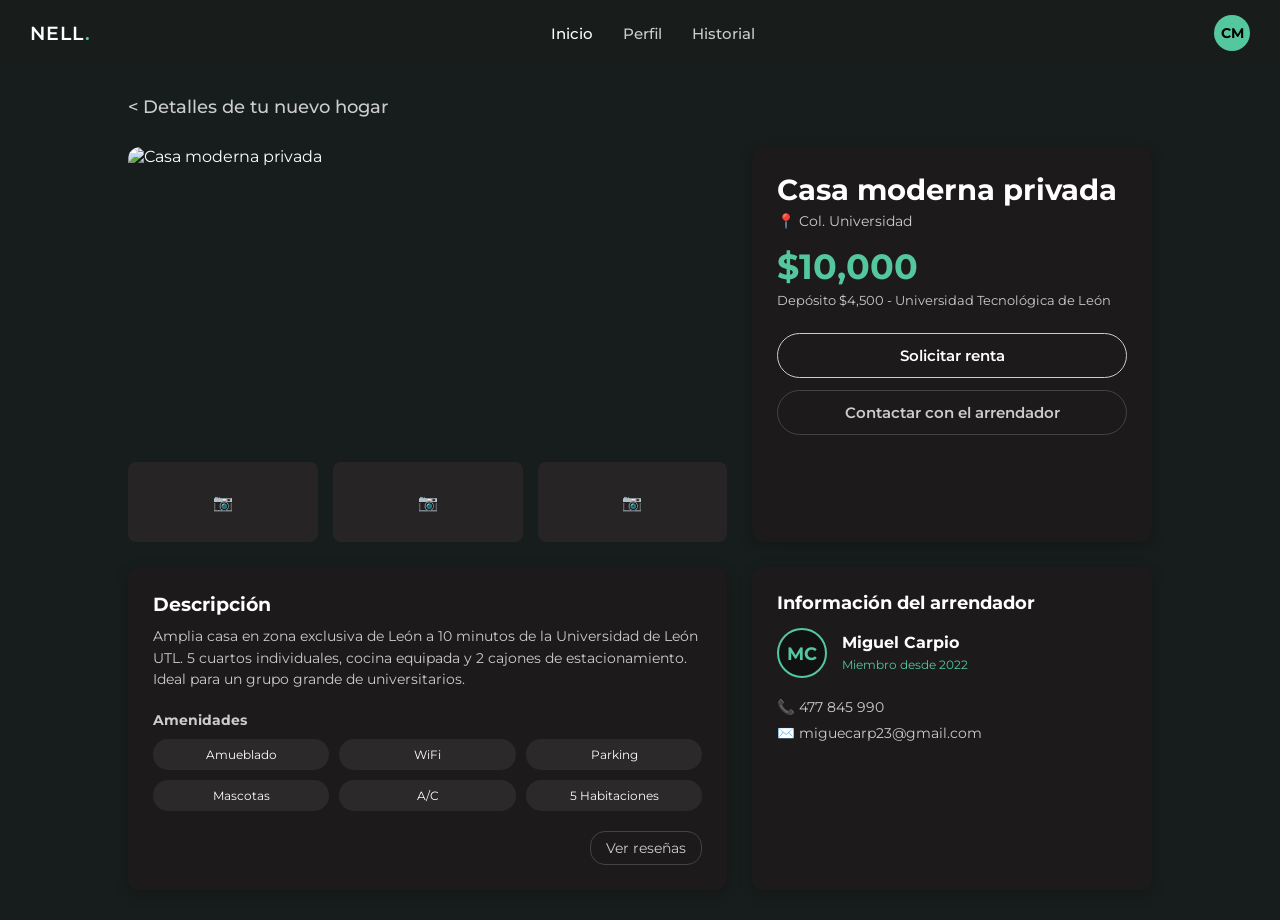
==== html/detallesVivienda.html @ 713c4b97 "Ya esta la de detallesVivienda" ====
<!DOCTYPE html>
<html lang="es">
<head>
    <meta charset="UTF-8">
    <meta name="viewport" content="width=device-width, initial-scale=1.0">
    <title>Detalles de Vivienda - NELL</title>
    <!-- Enlace al archivo CSS existente -->
    <link rel="stylesheet" href="../css/estilos.css">
</head>

<body>

    <!-- Encabezado con navegación superior -->
    <header class="navbar">
        <a href="inicioEstudiante.html" class="header-logo">NELL<span class="dot">.</span></a>
        
        <nav class="nav-links">
            <a href="inicioEstudiante.html" class="active">Inicio</a>
            <a href="perfil.html">Perfil</a>
            <a href="historial.html">Historial</a>
        </nav>

        <!-- Avatar del usuario logueado -->
        <a href="perfil.html" class="user-avatar" title="Ir a mi perfil">CM</a>
    </header>

    <!-- Contenido Principal -->
    <main class="details-container">

        <!-- Botón para regresar -->
        <div class="top-nav-bar">
            <a href="inicioEstudiante.html" class="back-link">&lt; Detalles de tu nuevo hogar</a>
        </div>

        <!-- Grid Principal de la pantalla -->
        <div class="details-grid">

            <!-- 1. Columna Izquierda Superior: Galería de imágenes -->
            <div class="gallery-section">
                <div class="main-image">
                    <img src="https://images.unsplash.com/photo-1600596542815-ffad4c1539a9?auto=format&fit=crop&w=800&q=80" alt="Casa moderna privada">
                </div>
                <div class="thumbnails">
                    <div class="thumb-box">📷</div>
                    <div class="thumb-box">📷</div>
                    <div class="thumb-box">📷</div>
                </div>
            </div>

            <!-- 2. Columna Derecha Superior: Información de la casa y acciones -->
            <div class="card property-summary-card">
                <h2>Casa moderna privada</h2>
                <p class="location">📍 Col. Universidad</p>
                <div class="price-tag">$10,000</div>
                <p class="deposit-info">Depósito $4,500 - Universidad Tecnológica de León</p>

                <div class="action-buttons">
                    <a href="solicitud.html" class="btn-primary-action">Solicitar renta</a>
                    <a href="contacto.html" class="btn-secondary-action">Contactar con el arrendador</a>
                </div>
            </div>

            <!-- 3. Columna Izquierda Inferior: Descripción y Amenidades -->
            <div class="card description-card">
                <h3>Descripción</h3>
                <p>Amplia casa en zona exclusiva de León a 10 minutos de la Universidad de León UTL. 5 cuartos individuales, cocina equipada y 2 cajones de estacionamiento. Ideal para un grupo grande de universitarios.</p>

                <h4>Amenidades</h4>
                <div class="amenities-grid">
                    <span class="pill">Amueblado</span>
                    <span class="pill">WiFi</span>
                    <span class="pill">Parking</span>
                    <span class="pill">Mascotas</span>
                    <span class="pill">A/C</span>
                    <span class="pill">5 Habitaciones</span>
                </div>

                <a href="reseñas.html" class="btn-reviews">Ver reseñas</a>
            </div>

            <!-- 4. Columna Derecha Inferior: Información del Arrendador -->
            <div class="card landlord-card">
                <h3>Información del arrendador</h3>
                <div class="landlord-profile">
                    <div class="landlord-avatar">MC</div>
                    <div class="landlord-info">
                        <h4>Miguel Carpio</h4>
                        <span class="member-badge">Miembro desde 2022</span>
                    </div>
                </div>
                <div class="contact-details">
                    <p>📞 477 845 990</p>
                    <p>✉️ miguecarp23@gmail.com</p>
                </div>
            </div>

        </div>
    </main>

</body>
</html>
---- css/estilos.css ----
/* Importar fuente Montserrat para un estilo similar al diseño */
@import url('https://fonts.googleapis.com/css2?family=Montserrat:wght@400;500;600;700&display=swap');

:root {
    --bg-body: #1d2625;
    --bg-header: #181c1b;
    --bg-card: #1c1a1b;
    --accent-color: #55c79e;
    --text-main: #ffffff;
    --text-secondary: #cccccc;
}

* {
    margin: 0;
    padding: 0;
    box-sizing: border-box;
    font-family: 'Montserrat', sans-serif;
}

body {
    background-color: var(--bg-body);
    color: var(--text-main);
    min-height: 100vh;
    display: flex;
    flex-direction: column;
}

/* ----- HEADER ----- */
header {
    background-color: var(--bg-header);
    display: flex;
    /* Al quitar el icono, el logo se mantendrá a la izquierda */
    align-items: center;
    padding: 15px 30px;
}

.header-logo {
    font-size: 1.2rem;
    font-weight: 600;
    letter-spacing: 1px;
}

.dot {
    color: var(--accent-color);
}

/* ----- HERO SECTION ----- */
.hero {
    text-align: center;
    padding: 50px 20px;
    background-color: #1a2221;
    border-bottom: 2px solid #161d1c;
}

.hero h1 {
    font-size: 2.5rem;
    font-weight: 700;
    margin-bottom: 15px;
    letter-spacing: 0.5px;
}

.hero p {
    font-size: 1rem;
    color: var(--text-secondary);
    line-height: 1.5;
    font-weight: 400;
}

/* ----- MAIN CONTENT ----- */
main {
    display: flex;
    flex: 1;
    padding: 40px 10%;
    align-items: center;
    justify-content: space-between;
}

/* Left Panel - Large Logo */
.left-panel {
    flex: 1;
    display: flex;
    flex-direction: column;
    justify-content: center;
    align-items: center;
}

.large-logo {
    text-align: left;
}

.large-logo h2 {
    font-size: 4.5rem;
    font-weight: 700;
    letter-spacing: 2px;
    line-height: 1;
}

.sub-logo {
    font-size: 1.1rem;
    color: var(--text-secondary);
    margin-top: 5px;
    letter-spacing: 0.5px;
}

/* Right Panel - Login Card */
.right-panel {
    flex: 1;
    display: flex;
    justify-content: center;
}

.login-card {
    background-color: var(--bg-card);
    padding: 40px;
    border-radius: 8px;
    width: 100%;
    max-width: 420px;
    text-align: center;
    box-shadow: 0 10px 30px rgba(0,0,0,0.3);
}

.login-card h3 {
    font-size: 1.4rem;
    margin-bottom: 25px;
    font-weight: 500;
}

.form-group {
    text-align: left;
    margin-bottom: 20px;
}

.form-group label {
    display: block;
    font-size: 0.75rem;
    color: var(--text-secondary);
    margin-bottom: 5px;
    margin-left: 2px;
}

.form-group input {
    width: 100%;
    background-color: transparent;
    border: 1px solid #555;
    color: var(--text-main);
    padding: 10px 15px;
    border-radius: 6px;
    font-size: 0.95rem;
    outline: none;
    transition: border-color 0.3s;
}

.form-group input:focus {
    border-color: var(--accent-color);
}

.btn-primary {
background-color: #55c79e;
    color: #000;
    border: none;
    padding: 12px 25px;
    border-radius: 25px;
    font-size: 1rem;
    font-weight: 600;
    cursor: pointer;
    margin-top: 15px;
    margin-bottom: 30px;
    transition: opacity 0.3s;
    display: block;
    width: 100%;
    text-align: center;
    text-decoration: none;
    box-sizing: border-box;
}

.btn-primary:hover {
    opacity: 0.9;
}

.new-user-section h4 {
    font-size: 1.3rem;
    font-weight: 500;
    margin-bottom: 20px;
}

.btn-group {
    display: flex;
    gap: 15px;
    justify-content: center;
}

.btn-student {
    background-color: var(--accent-color);
    color: #000;
    border: 1px solid var(--accent-color);
    padding: 10px 20px;
    border-radius: 25px;
    font-weight: 600;
    cursor: pointer;
    font-size: 0.9rem;
    flex: 1;
}

.btn-landlord {
    background-color: transparent;
    color: var(--text-main);
    border: 1px solid var(--accent-color);
    padding: 10px 20px;
    border-radius: 25px;
    font-weight: 600;
    cursor: pointer;
    font-size: 0.9rem;
    flex: 1;
}

/* Responsive Design */
@media (max-width: 850px) {
    main {
        flex-direction: column;
        gap: 50px;
    }
    .hero h1 {
        font-size: 2rem;
    }
}

/* =========================================
   ESTILOS PARA LA PÁGINA: INICIO ESTUDIANTE
   ========================================= */

/* Fondo general de la página */
body {
    background-color: #171d1c;
    color: #ffffff;
    font-family: 'Montserrat', sans-serif;
    margin: 0;
    padding: 0;
}

/* --- 1. Barra de Navegación --- */
#menuPrincipal {
    background-color: #141817;
    display: flex;
    justify-content: space-between;
    align-items: center;
    padding: 15px 40px;
    border-bottom: 1px solid #1f2625;
}

.header-logo {
    font-size: 1.2rem;
    font-weight: 600;
    letter-spacing: 1px;
}

.dot {
    color: #55c79e;
}

.menu-links {
    display: flex;
    gap: 40px;
}

.opcionMenuPrincipal {
    color: #cccccc;
    text-decoration: none;
    font-weight: 500;
    font-size: 1rem;
}

.opcionMenuPrincipal.activo {
    color: #55c79e;
}

.profile-icon {
    background-color: #55c79e;
    color: #000;
    width: 35px;
    height: 35px;
    border-radius: 50%;
    display: flex;
    justify-content: center;
    align-items: center;
    font-weight: 700;
    font-size: 0.9rem;
}

/* --- 2. Sección del Buscador --- */
.seccion-buscador {
    padding: 30px 40px;
    background-color: #171d1c;
}

.seccion-buscador h2 {
    font-size: 1.6rem;
    font-weight: 400;
    margin-bottom: 20px;
}

.formulario-busqueda {
    display: flex;
    gap: 20px;
    align-items: flex-end;
}

.campo {
    display: flex;
    flex-direction: column;
    width: 180px;
}

.campo.largo {
    width: 250px;
}

.campo label {
    font-size: 0.75rem;
    color: #aaaaaa;
    margin-bottom: 5px;
}

.campo input, 
.campo select {
    background-color: transparent;
    border: 1px solid #444;
    color: #ffffff;
    padding: 10px;
    border-radius: 6px;
    outline: none;
}

.btn-buscar {
    background-color: transparent;
    color: #ffffff;
    border: 1px solid #444;
    padding: 10px 20px;
    border-radius: 6px;
    cursor: pointer;
    font-weight: 500;
    height: 40px;
}

/* --- 3. Cuadrícula de Tarjetas --- */
.contenedor-tarjetas {
    display: flex;
    gap: 15px;
    padding: 0 40px 40px 40px;
    justify-content: space-between; /* Espacia las tarjetas uniformemente */
}

.tarjeta {
    background-color: #1c2322;
    border-radius: 8px;
    width: 19%; /* Toma exactamente una quinta parte del espacio */
    overflow: hidden;
    display: flex;
    flex-direction: column;
    box-shadow: 0 4px 12px rgba(0,0,0,0.3);
}

.imagen-casa {
    height: 140px;
    position: relative;
    background-color: #28302f; 
}

/* Hace que cualquier foto que pongas se recorte y llene el espacio sin deformarse */
.imagen-casa img {
    width: 100%;
    height: 100%;
    object-fit: cover; 
}

.etiqueta-precio {
    position: absolute;
    bottom: 10px;
    left: 10px;
    background-color: #55c79e;
    color: #000000;
    padding: 2px 10px;
    border-radius: 12px;
    font-size: 0.75rem;
    font-weight: 700;
}

.info-tarjeta {
    padding: 15px;
    display: flex;
    flex-direction: column;
    flex: 1; /* Permite que el contenido se expanda y empuje el botón abajo */
}

.info-tarjeta h3 {
    font-size: 0.95rem;
    font-weight: 500;
    margin-bottom: 5px;
}

.info-tarjeta p {
    font-size: 0.75rem;
    color: #888888;
    margin-bottom: 15px;
}

.etiquetas-servicios {
    display: flex;
    gap: 6px;
    flex-wrap: wrap;
    margin-bottom: 20px;
}

.etiquetas-servicios span {
    background-color: #2b3433;
    color: #ffffff;
    font-size: 0.6rem;
    padding: 3px 9px;
    border-radius: 10px;
    font-weight: 500;
}

.btn-detalles {
    margin-top: auto; /* Empuja este botón siempre hasta el fondo */
    display: block;
    text-align: center;
    background: transparent;
    color: #cccccc;
    border: 1px solid #444;
    padding: 6px;
    border-radius: 6px;
    text-decoration: none;
    font-size: 0.75rem;
    transition: 0.3s;
}

.btn-detalles:hover {
    border-color: #ffffff;
    color: #ffffff;
}

.campo select option {
    color: #000000;
    background-color: #ffffff;
}

/* ==========================================
   ESTILOS: DETALLES DE VIVIENDA
   ========================================== */

/* Navbar específica para esta vista */
header.navbar {
    justify-content: space-between;
}

header.navbar .header-logo {
    text-decoration: none;
    color: var(--text-main);
}

.nav-links {
    display: flex;
    gap: 30px;
}

.nav-links a {
    color: var(--text-secondary);
    text-decoration: none;
    font-weight: 500;
    font-size: 0.95rem;
    transition: color 0.3s;
}

.nav-links a:hover, .nav-links a.active {
    color: var(--text-main);
}

.user-avatar {
    width: 36px;
    height: 36px;
    background-color: var(--accent-color);
    color: #000;
    border-radius: 50%;
    display: flex;
    align-items: center;
    justify-content: center;
    font-weight: 700;
    text-decoration: none;
    font-size: 0.85rem;
}

/* Layout principal */
.details-container {
    display: flex;
    flex-direction: column;
    padding: 30px 10%;
    gap: 20px;
}

.top-nav-bar {
    width: 100%;
    margin-bottom: 10px;
}

.back-link {
    color: var(--text-secondary);
    text-decoration: none;
    font-size: 1.1rem;
    font-weight: 500;
    transition: color 0.3s;
}

.back-link:hover {
    color: var(--accent-color);
}

/* Grid de dos columnas */
.details-grid {
    display: grid;
    grid-template-columns: 1.2fr 0.8fr;
    gap: 25px;
    width: 100%;
}

/* Diseño base de las tarjetas */
.card {
    background-color: var(--bg-card);
    border-radius: 12px;
    padding: 25px;
    box-shadow: 0 4px 15px rgba(0,0,0,0.2);
}

/* Galería */
.gallery-section {
    display: flex;
    flex-direction: column;
    gap: 15px;
}

.main-image {
    width: 100%;
    height: 300px;
    border-radius: 12px;
    overflow: hidden;
}

.main-image img {
    width: 100%;
    height: 100%;
    object-fit: cover;
}

.thumbnails {
    display: flex;
    gap: 15px;
}

.thumb-box {
    flex: 1;
    height: 80px;
    background-color: #262425;
    border-radius: 8px;
    display: flex;
    align-items: center;
    justify-content: center;
    color: var(--text-secondary);
    cursor: pointer;
    transition: opacity 0.3s;
}

.thumb-box:hover {
    opacity: 0.8;
}

/* Tarjeta de Resumen (Derecha superior) */
.property-summary-card h2 {
    font-size: 1.8rem;
    margin-bottom: 5px;
}

.property-summary-card .location {
    color: var(--text-secondary);
    font-size: 0.9rem;
    margin-bottom: 15px;
}

.price-tag {
    font-size: 2.2rem;
    font-weight: 700;
    color: var(--accent-color);
    margin-bottom: 5px;
}

.deposit-info {
    font-size: 0.8rem;
    color: var(--text-secondary);
    margin-bottom: 25px;
}

.action-buttons {
    display: flex;
    flex-direction: column;
    gap: 12px;
}

.btn-primary-action, .btn-secondary-action {
    padding: 12px;
    border-radius: 25px;
    text-align: center;
    text-decoration: none;
    font-size: 0.95rem;
    font-weight: 600;
    transition: 0.3s;
}

.btn-primary-action {
    background-color: transparent;
    border: 1px solid var(--text-secondary);
    color: var(--text-main);
}

.btn-primary-action:hover {
    background-color: var(--accent-color);
    border-color: var(--accent-color);
    color: #000;
}

.btn-secondary-action {
    background-color: transparent;
    border: 1px solid #444;
    color: var(--text-secondary);
}

.btn-secondary-action:hover {
    border-color: var(--text-secondary);
    color: var(--text-main);
}

/* Tarjeta de Descripción (Izquierda inferior) */
.description-card h3 {
    font-size: 1.2rem;
    margin-bottom: 10px;
}

.description-card p {
    font-size: 0.9rem;
    color: var(--text-secondary);
    line-height: 1.5;
    margin-bottom: 20px;
}

.description-card h4 {
    font-size: 0.9rem;
    color: var(--text-secondary);
    margin-bottom: 10px;
}

.amenities-grid {
    display: grid;
    grid-template-columns: repeat(3, 1fr);
    gap: 10px;
    margin-bottom: 20px;
}

.pill {
    background-color: #2b292a;
    color: var(--text-main);
    padding: 8px;
    border-radius: 15px;
    font-size: 0.75rem;
    text-align: center;
}

.btn-reviews {
    display: block;
    width: max-content;
    margin-left: auto;
    padding: 8px 15px;
    border: 1px solid #444;
    border-radius: 15px;
    color: var(--text-secondary);
    text-decoration: none;
    font-size: 0.85rem;
    transition: 0.3s;
}

.btn-reviews:hover {
    border-color: var(--accent-color);
    color: var(--accent-color);
}

/* Tarjeta de Arrendador (Derecha inferior) */
.landlord-card h3 {
    font-size: 1.1rem;
    margin-bottom: 15px;
}

.landlord-profile {
    display: flex;
    align-items: center;
    gap: 15px;
    margin-bottom: 20px;
}

.landlord-avatar {
    width: 50px;
    height: 50px;
    background-color: #111;
    border: 2px solid var(--accent-color);
    color: var(--accent-color);
    border-radius: 50%;
    display: flex;
    align-items: center;
    justify-content: center;
    font-weight: 700;
    font-size: 1.1rem;
}

.landlord-info h4 {
    font-size: 1rem;
    margin-bottom: 2px;
}

.member-badge {
    font-size: 0.75rem;
    color: var(--accent-color);
}

.contact-details p {
    font-size: 0.9rem;
    color: var(--text-secondary);
    margin-bottom: 8px;
}

/* Responsividad */
@media (max-width: 850px) {
    .details-grid {
        grid-template-columns: 1fr;
    }
}
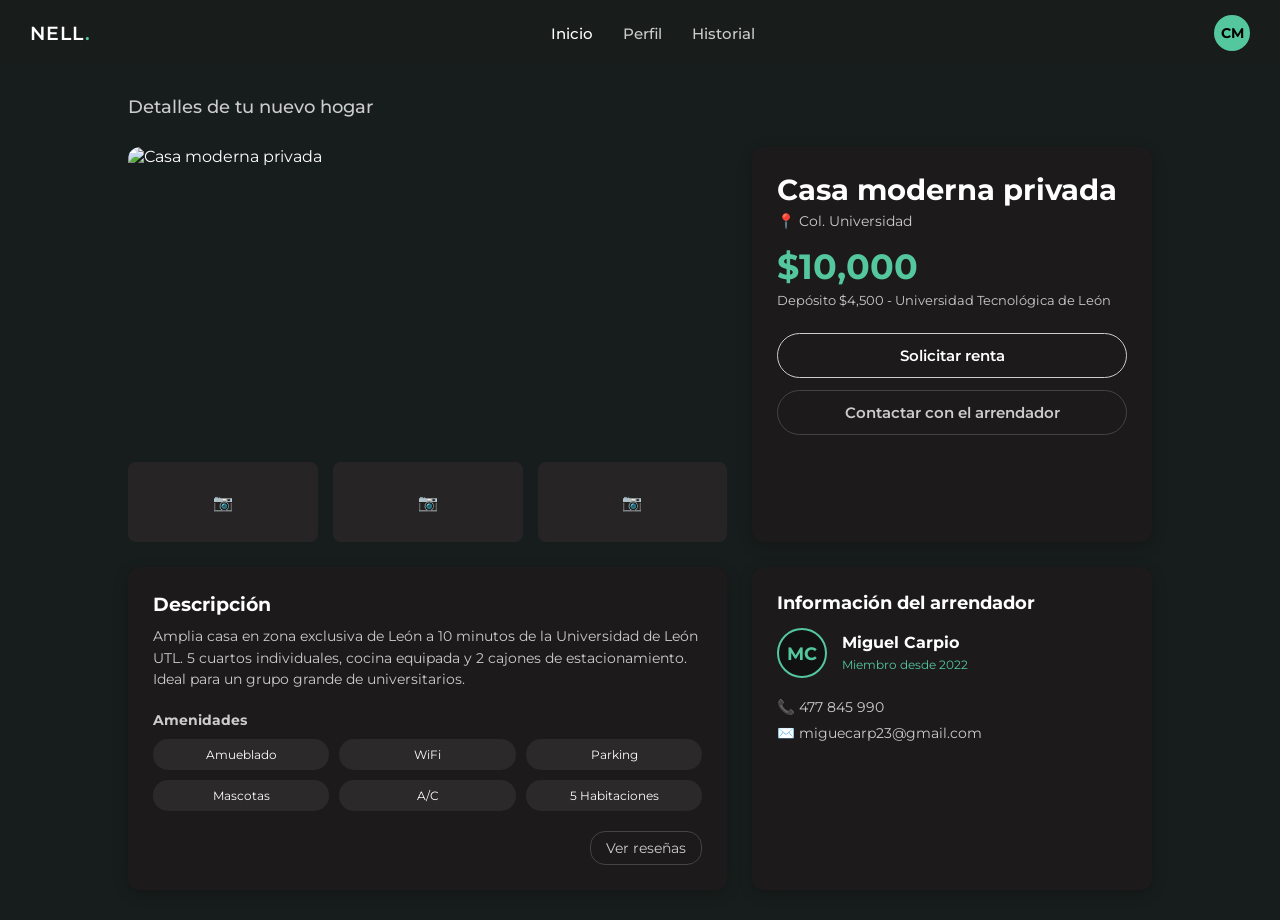
==== commit 124902e2: "detallesVivienda" ====
--- a/html/detallesVivienda.html
+++ b/html/detallesVivienda.html
@@ -29,7 +29,7 @@
 
         <!-- Botón para regresar -->
         <div class="top-nav-bar">
-            <a href="inicioEstudiante.html" class="back-link">&lt; Detalles de tu nuevo hogar</a>
+            <a href="inicioEstudiante.html" class="back-link">Detalles de tu nuevo hogar</a>
         </div>
 
         <!-- Grid Principal de la pantalla -->
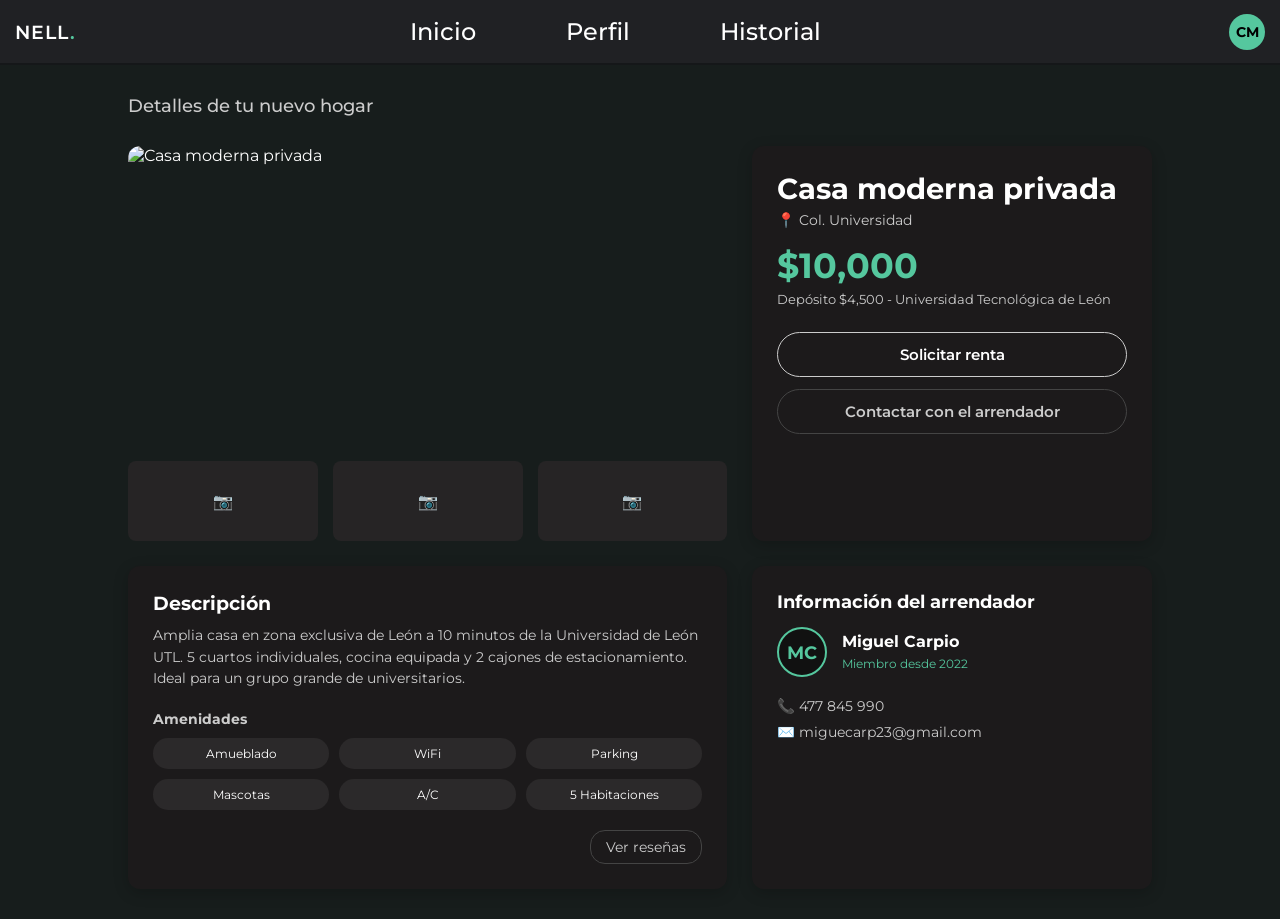
==== commit 01877da4: "Aqui esta mi parte" ====
--- a/html/detallesVivienda.html
+++ b/html/detallesVivienda.html
@@ -6,6 +6,7 @@
     <title>Detalles de Vivienda - NELL</title>
     <!-- Enlace al archivo CSS existente -->
     <link rel="stylesheet" href="../css/estilos.css">
+    <link rel="icon" href="/favicon/logo.ico">
 </head>
 
 <body>
@@ -55,7 +56,7 @@
                 <p class="deposit-info">Depósito $4,500 - Universidad Tecnológica de León</p>
 
                 <div class="action-buttons">
-                    <a href="solicitud.html" class="btn-primary-action">Solicitar renta</a>
+                    <a href="solicitudRenta.html" class="btn-primary-action">Solicitar renta</a>
                     <a href="contacto.html" class="btn-secondary-action">Contactar con el arrendador</a>
                 </div>
             </div>
--- a/css/estilos.css
+++ b/css/estilos.css
@@ -736,4 +736,647 @@
     .details-grid {
         grid-template-columns: 1fr;
     }
+}
+
+/* ==========================================
+   ESTILOS: SOLICITUD DE RENTA (CORREGIDO)
+   ========================================== */
+
+/* Forzar la orientación vertical para evitar el choque con el main general */
+main.solicitud-container {
+    display: flex;
+    flex-direction: column;
+    align-items: stretch;
+    justify-content: flex-start;
+    padding: 20px 8% 40px 8%;
+    max-width: 1200px;
+    margin: 0 auto;
+    width: 100%;
+}
+
+.solicitud-header {
+    width: 100%;
+    margin-bottom: 10px;
+}
+
+.btn-volver {
+    color: #ffffff;
+    text-decoration: none;
+    font-size: 1.8rem;
+    font-weight: 500;
+    display: inline-block;
+}
+
+.propiedad-titulo {
+    text-align: center;
+    font-size: 1.4rem;
+    font-weight: 500;
+    margin-bottom: 25px;
+    color: #ffffff;
+    width: 100%;
+}
+
+/* Disposición de 2 columnas */
+.solicitud-grid {
+    display: grid;
+    grid-template-columns: 1.3fr 0.8fr;
+    gap: 25px;
+    align-items: start;
+    width: 100%;
+}
+
+/* Tarjeta Formulario (Izquierda) */
+.solicitud-card-form {
+    background-color: #232726;
+    border-radius: 18px;
+    padding: 30px;
+    box-shadow: 0 8px 20px rgba(0, 0, 0, 0.3);
+}
+
+.solicitud-form {
+    display: flex;
+    flex-direction: column;
+    gap: 18px;
+}
+
+.form-row-two {
+    display: grid;
+    grid-template-columns: 1fr 1fr;
+    gap: 20px;
+}
+
+.form-group-renta {
+    display: flex;
+    flex-direction: column;
+    gap: 8px;
+}
+
+.form-group-renta label {
+    font-size: 0.85rem;
+    color: #dddddd;
+    font-weight: 500;
+}
+
+.form-group-renta input,
+.form-group-renta select,
+.form-group-renta textarea {
+    background-color: transparent;
+    border: 1px solid #555555;
+    border-radius: 8px;
+    color: #ffffff;
+    padding: 10px 14px;
+    font-size: 0.95rem;
+    outline: none;
+    font-family: inherit;
+    width: 100%;
+}
+
+.form-group-renta input:focus,
+.form-group-renta select:focus,
+.form-group-renta textarea:focus {
+    border-color: #55c79e;
+}
+
+.form-group-renta select option {
+    background-color: #232726;
+    color: #ffffff;
+}
+
+.form-actions {
+    display: flex;
+    justify-content: space-between;
+    margin-top: 10px;
+}
+
+.btn-outline {
+    background-color: transparent;
+    border: 1px solid #ffffff;
+    color: #ffffff;
+    padding: 10px 24px;
+    border-radius: 8px;
+    font-size: 0.95rem;
+    font-weight: 500;
+    cursor: pointer;
+    transition: background-color 0.2s ease;
+}
+
+.btn-outline:hover {
+    background-color: rgba(255, 255, 255, 0.1);
+}
+
+/* Columna Derecha */
+.solicitud-sidebar {
+    display: flex;
+    flex-direction: column;
+    gap: 20px;
+}
+
+.solicitud-card-sidebar {
+    background-color: #232726;
+    border-radius: 18px;
+    padding: 25px;
+    box-shadow: 0 8px 20px rgba(0, 0, 0, 0.3);
+    text-align: center;
+}
+
+.sidebar-title {
+    display: block;
+    font-size: 0.95rem;
+    color: #ffffff;
+    font-weight: 500;
+    margin-bottom: 15px;
+}
+
+.status-badge-box {
+    background-color: #3b3f3e;
+    border-radius: 10px;
+    padding: 14px;
+    margin-bottom: 15px;
+}
+
+.status-text {
+    color: #f3aa2c;
+    font-size: 1.5rem;
+    font-weight: 700;
+}
+
+.divider {
+    height: 1px;
+    background-color: #444444;
+    margin: 15px 0;
+}
+
+.sidebar-subtitle {
+    display: block;
+    font-size: 0.95rem;
+    color: #ffffff;
+    font-weight: 500;
+    margin-bottom: 15px;
+}
+
+.resumen-item {
+    display: flex;
+    justify-content: space-between;
+    align-items: center;
+    font-size: 0.85rem;
+    color: #cccccc;
+    margin-bottom: 10px;
+}
+
+.monto-verde {
+    color: #55c79e;
+    font-weight: 600;
+}
+
+.resumen-bold {
+    color: #ffffff;
+    font-weight: 700;
+}
+
+.total-item {
+    margin-top: 10px;
+    margin-bottom: 0;
+}
+
+.font-large {
+    font-size: 0.95rem;
+}
+
+/* Bloque INE */
+.ine-card {
+    display: flex;
+    flex-direction: column;
+    align-items: center;
+}
+
+.upload-box {
+    background-color: #3b3f3e;
+    border-radius: 10px;
+    width: 100%;
+    height: 65px;
+    display: flex;
+    justify-content: center;
+    align-items: center;
+    cursor: pointer;
+    color: #ffffff;
+    transition: background-color 0.2s ease;
+}
+
+.upload-box:hover {
+    background-color: #484c4b;
+}
+
+.upload-hint {
+    font-size: 0.8rem;
+    color: #cccccc;
+    margin-top: 12px;
+    text-align: center;
+}
+
+@media (max-width: 850px) {
+    .solicitud-grid {
+        grid-template-columns: 1fr;
+    }
+}
+
+.navbar {
+    height: 65px;
+    background-color: #202124;
+
+    display: flex;
+    align-items: center;
+
+    padding: 0 15px;
+
+    border-bottom: 2px solid #151719;
+}
+
+.logo {
+    font-size: 26px;
+    font-weight: 500;
+
+    flex: 1;
+}
+
+.nav-links {
+    display: flex;
+    gap: 90px;
+    margin-right: 75px;
+}
+
+.nav-links a {
+    color: white;
+    text-decoration: none;
+
+    font-size: 24px;
+}
+
+.nav-links .active {
+    color: #53d6b7;
+}
+
+.user-area {
+    display: flex;
+    align-items: center;
+
+    gap: 23px;
+
+    font-size: 23px;
+}
+
+.avatar-small {
+    width: 43px;
+    height: 43px;
+
+    border-radius: 50%;
+
+    background-color: #5bd8b9;
+    color: #172023;
+
+    display: flex;
+    align-items: center;
+    justify-content: center;
+
+    font-size: 18px;
+}
+
+/* =========================
+   CONTENEDOR
+========================= */
+
+.container {
+    width: 1320px;
+    max-width: calc(100% - 110px);
+
+    margin: 73px auto 30px;
+
+    position: relative;
+}
+
+.settings {
+    position: absolute;
+
+    right: 5px;
+    top: -50px;
+
+    font-size: 48px;
+
+    color: white;
+}
+
+/* =========================
+   DISTRIBUCIÓN
+========================= */
+
+.content-layout {
+    display: grid;
+
+    grid-template-columns: 402px 1fr;
+
+    gap: 40px;
+}
+
+
+/* =========================
+   TARJETA PERFIL
+========================= */
+
+.profile-card {
+    height: 618px;
+
+    background-color: #333333;
+
+    border-radius: 24px;
+
+    text-align: center;
+
+    padding: 55px 30px;
+}
+
+.avatar-large {
+    width: 180px;
+    height: 180px;
+
+    margin: 0 auto;
+
+    background-color: #151515;
+
+    border-radius: 50%;
+
+    display: flex;
+    align-items: center;
+    justify-content: center;
+
+    color: #55d6b6;
+
+    font-size: 65px;
+}
+
+.profile-card h2 {
+    font-size: 34px;
+    font-weight: 400;
+
+    margin-top: 18px;
+}
+
+.profile-card p {
+    font-size: 25px;
+
+    line-height: 1.2;
+}
+
+.separator {
+    width: 290px;
+    height: 2px;
+
+    background-color: white;
+
+    margin: 69px auto 30px;
+}
+
+.member {
+    font-size: 22px !important;
+}
+
+.contracts {
+    margin-top: 31px;
+
+    font-size: 22px !important;
+}
+
+/* =========================
+   PANELES
+========================= */
+
+.panel {
+    background-color: #333333;
+
+    border-radius: 24px;
+
+    padding: 25px 56px 18px;
+}
+
+.panel h1,
+.panel h2 {
+    font-weight: 400;
+}
+
+.panel h1 {
+    font-size: 39px;
+
+    margin-bottom: 22px;
+}
+
+.panel h2 {
+    font-size: 38px;
+}
+
+
+/* =========================
+   FORMULARIOS
+========================= */
+
+.form-grid {
+    display: grid;
+
+    grid-template-columns: 1fr 300px;
+
+    gap: 20px 40px;
+}
+
+.field {
+    width: 100%;
+}
+
+.full {
+    grid-column: 1 / -1;
+}
+
+label {
+    display: block;
+
+    font-size: 17px;
+
+    margin-left: 7px;
+    margin-bottom: 5px;
+}
+
+input {
+    width: 100%;
+    height: 54px;
+
+    background-color: transparent;
+
+    border: 2px solid #a5a5a5;
+    border-radius: 15px;
+
+    color: white;
+
+    padding: 5px 14px;
+
+    font-size: 27px;
+
+    outline: none;
+}
+
+input:focus {
+    border-color: #55d6b6;
+}
+
+
+/* =========================
+   BOTONES
+========================= */
+
+.buttons {
+    display: flex;
+
+    gap: 28px;
+
+    margin-top: 16px;
+}
+
+button {
+    height: 51px;
+
+    background-color: transparent;
+
+    border: 2px solid #a5a5a5;
+    border-radius: 14px;
+
+    color: white;
+
+    padding: 0 40px;
+
+    font-size: 16px;
+
+    cursor: pointer;
+}
+
+button:hover {
+    border-color: #55d6b6;
+    color: #55d6b6;
+}
+
+
+/* =========================
+   CONTRASEÑA
+========================= */
+
+.password-panel {
+    margin-top: 31px;
+
+    padding: 12px 45px 19px;
+}
+
+.password-grid {
+    display: grid;
+
+    grid-template-columns: 1fr 1fr;
+
+    gap: 30px;
+}
+
+.password-button {
+    display: flex;
+
+    justify-content: flex-end;
+
+    margin-top: 28px;
+}
+
+.password-button button {
+    min-width: 230px;
+}
+
+
+/* =========================
+   RESPONSIVE
+========================= */
+
+@media (max-width: 1050px) {
+
+    .content-layout {
+        grid-template-columns: 1fr;
+    }
+
+    .profile-card {
+        height: auto;
+        padding-bottom: 45px;
+    }
+
+    .nav-links {
+        gap: 30px;
+        margin-right: 30px;
+    }
+
+    .nav-links a {
+        font-size: 18px;
+    }
+
+    .user-area {
+        font-size: 18px;
+    }
+
+}
+
+
+@media (max-width: 650px) {
+
+    .container {
+        max-width: calc(100% - 24px);
+
+        margin-top: 70px;
+    }
+
+    .navbar {
+        height: auto;
+
+        flex-wrap: wrap;
+
+        padding: 10px 15px;
+    }
+
+    .nav-links {
+        width: 100%;
+
+        order: 3;
+
+        justify-content: space-around;
+
+        margin: 0;
+    }
+
+    .content-layout {
+        grid-template-columns: 1fr;
+    }
+
+    .panel {
+        padding: 22px 20px;
+    }
+
+    .form-grid,
+    .password-grid {
+        grid-template-columns: 1fr;
+    }
+
+    .full {
+        grid-column: auto;
+    }
+
+    .panel h1 {
+        font-size: 30px;
+    }
+
+    input {
+        font-size: 21px;
+    }
+
+    .buttons {
+        flex-wrap: wrap;
+    }
+
+    .password-button {
+        justify-content: flex-start;
+    }
 }
